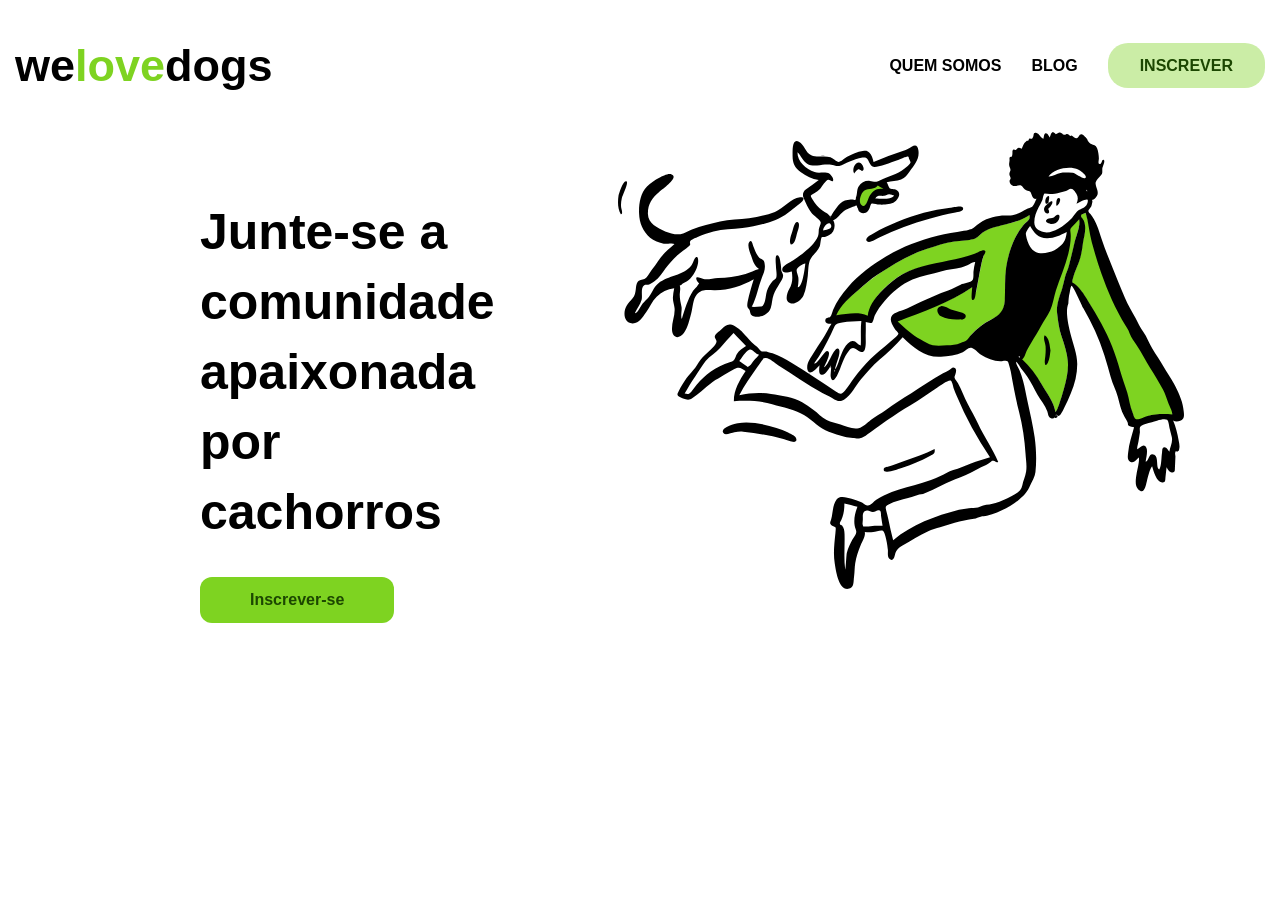
==== index.html @ 1f2349d3 "primeiro commit" ====
<!DOCTYPE html>
<html lang="pt-br">
<head>
    <meta charset="UTF-8">
    <meta name="viewport" content="width=device-width, initial-scale=1.0">
    <title>WeLoveDogs</title>
    <link rel="stylesheet" href="style.css">
</head>
<body>
    <nav>
        <div class="nav-logo"><a href="index.html">we<span>love</span>dogs</a></div>
        <ul>
            <li><a href="quem-somos.html">QUEM SOMOS</a></li>
            <li><a href="blog.html">BLOG</a></li>
            <li><a href="inscrever.html" class="btn-inscrever">INSCREVER</a></li>

        </ul>
    </nav>
    <section class="hero">
        <div class="hero-conteudo">
            <h1 class="hero-texto">Junte-se a <br> comunidade <br> apaixonada <br> por cachorros</h1>
            <a href="inscrever.html" class="btn-inscrever-se">Inscrever-se</a>
        </div>
        <img src="Figure1.svg" alt="cachorro-brincando" class="hero-imagem">
    </section>
</body>
</html>
---- style.css ----
*{
    box-sizing: border-box;
    margin: 0;
    padding: 0;
}

:root{
    --primary-color: #ff6f61;
    --secondary-color: #4a90e2;
    --background-color: #ffffff;
    --text-color: #000000;
    --font-family: 'Open Sans', sans-serif;
}

body{
    font-family: var(--font-family);
    background-color: var(--background-color);
    color: var(--text-color);
}

/* barra de navegação em si */
nav{
    padding: 40px 15px;
    display: flex;
    align-items: center;
    justify-content: space-between;
}

/* lista de links dentro da barra de navegação */
nav ul{
    list-style: none;
    display: flex;
    gap: 30px;
    
}   

/* links dentro da barra de navegação */
nav a{
    color: var(--text-color);
    text-decoration: none;
    font-weight: bold;
}

/* logo dentro da barra de navegação */
.nav-logo a{
    font-family: var(--font-family);
    font-size: 45px;
    color: var(--text-color);
}

/* parte "love" do logo */
.nav-logo a span{
    color: #7ED321;
}

.btn-inscrever{
    background: #7ED32166;
    color: #1C4701;
    padding: 14px 32px;
    border-radius: 20px;
    font-weight: bold;
}

/* página principal */
.hero {
    display: flex;
    align-items: center;
    justify-content: center;
}

.hero-texto{
    font-size: 50px;
    line-height: 1.4;
}

.hero-conteudo{
    margin-top: 60px;
    margin-left: 200px;
}

.hero-imagem{
    width: 700px;
    margin-left: 100px;
}

.btn-inscrever-se{
    padding: 14px 50px;
    border-radius: 12px;
    font-weight: bold;
    background: #7ED321;
    color: #1C4701;
    text-decoration: none;
    display: inline-block;
    margin-top: 30px;
}

 /* página quem somos */

 .quem-somos{
    display: flex;
    flex-direction: column;
    align-items: center;
    justify-content: center;
}

.quem-somos-conteudo{
    max-width: 660px;
    text-align: justify;
    padding: 40px;
}

.quem-somos-titulo{
    font-size: 40px;
    margin-bottom: 20px;
    text-align: center;
}

.quem-somos-imagem{
    width: 300px;
}

/* página blog */

.blog{
    display: flex;
    align-items: center;
    justify-content: center;
    flex-direction: column;
}

.blog-titulo{
    font-size: 40px;
    margin-bottom: 20px;
    text-align: center;
}

.blog-secao{
    display: flex;
    align-items: center;
    max-width: 1150px;
    text-align: justify;
    padding: 40px;
}

.blog-subtitulo{
    font-size: 30px;
    margin-bottom: 20px;
}

.blog-imagem{
    width: 700px;
}

.blog-conteudo{
    margin-left: 30px;
}

/* página inscrever */

.inscricao{
    display: flex;
    flex-direction: column;
    align-items: center;
    justify-content: center;
    margin-top: 60px;
}

.inscrever-titulo{
    font-size: 40px;
    margin-bottom: 20px;
    text-align: center;
}

.form-conteudo{
    display: flex;
    align-items: center;
    gap: 60px;
}

.form-campo{
    display: flex;
    align-items: flex-start;
    gap: 20px;
    margin-bottom: 20px;
    font-weight: bold;
}

.form-campo label {
    width: 120px;
    text-align: center;
}

.form-campo input {
    padding: 10px;
    border-radius: 8px;
    border: 1px solid #ccc;
    width: 300px;
    height: 40px;
}

.form-campo textarea {
    padding: 10px;
    border-radius: 8px;
    border: 1px solid #ccc;
    width: 300px;
    height: 150px;
}

.inscricao-imagem {
    width: 150px;
}

.btn-enviar {
    background: #7ED321;
    color: #1C4701;
    padding: 12px 40px;
    border: none;
    border-radius: 10px;
    font-weight: bold;
    margin-left: 320px;
    cursor: pointer;
}


/* responsividade */
/* nao funciona ainda */

@media (max-width: 768px) {
    .nav-ul{
        display: none;
    }
    .nav{
        display: none;
    }
    .nav a{
        display: none;
    }
    h1{
        font-size: 10px;
    }
}
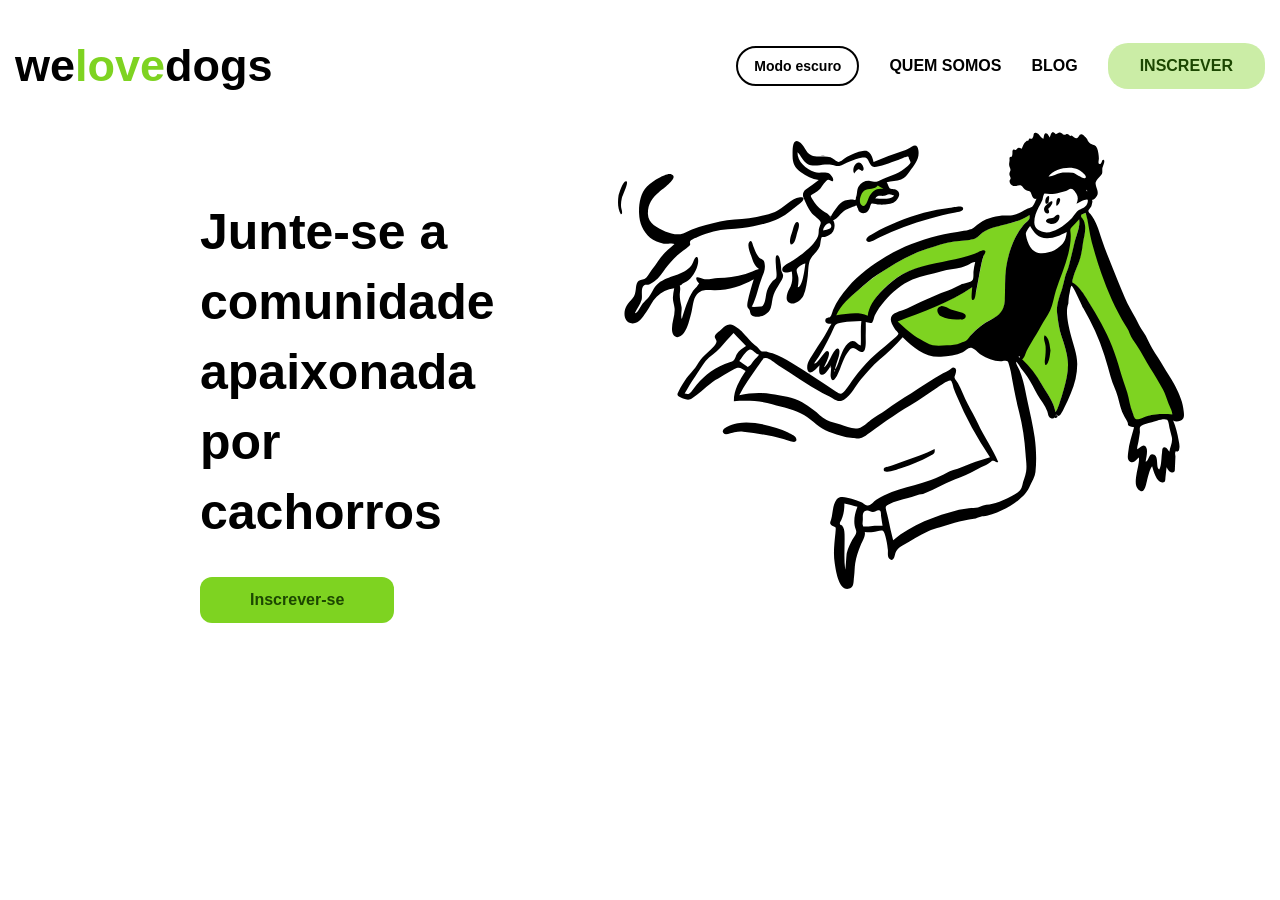
==== commit 0b3a5430: "feat: entrega atividade semana 2" ====
--- a/index.html
+++ b/index.html
@@ -9,7 +9,9 @@
 <body>
     <nav>
         <div class="nav-logo"><a href="index.html">we<span>love</span>dogs</a></div>
-        <ul>
+        <button class="hamburguer" onclick="toggleMenu()">☰</button>
+        <ul class="nav-menu">
+            <button id="btn-dark" onclick="toggleDark()">Modo escuro</button>
             <li><a href="quem-somos.html">QUEM SOMOS</a></li>
             <li><a href="blog.html">BLOG</a></li>
             <li><a href="inscrever.html" class="btn-inscrever">INSCREVER</a></li>
@@ -23,5 +25,7 @@
         </div>
         <img src="Figure1.svg" alt="cachorro-brincando" class="hero-imagem">
     </section>
+    <script src="script.js"></script>
+    <script src="darkmode.js"></script>
 </body>
 </html>
--- a/style.css
+++ b/style.css
@@ -31,8 +31,7 @@
     list-style: none;
     display: flex;
     gap: 30px;
-    
-}   
+}
 
 /* links dentro da barra de navegação */
 nav a{
@@ -52,6 +51,12 @@
 .nav-logo a span{
     color: #7ED321;
 }
+
+nav ul li {
+    display: flex;
+    align-items: center;
+}
+
 
 .btn-inscrever{
     background: #7ED32166;
@@ -206,8 +211,8 @@
     height: 150px;
 }
 
-.inscricao-imagem {
-    width: 150px;
+.inscrever-imagem {
+    width: 500px;
 }
 
 .btn-enviar {
@@ -221,21 +226,182 @@
     cursor: pointer;
 }
 
-
-/* responsividade */
-/* nao funciona ainda */
-
+.erro {
+    color: red;
+    font-size: 12px;
+    display: none;
+}
+
+/* menu hamburguer desktop */
+
+.hamburguer {
+    display: none;
+    background: none;
+    border: none;
+    font-size: 30px;
+    cursor: pointer;
+    color: var(--text-color);
+}
+
+/* Responsividade */
+
+/* Tablet (max 1024px) */
+@media (max-width: 1024px) {
+    .hero {
+        flex-direction: column;
+        text-align: center;
+    }
+
+    .hero-conteudo {
+        margin-left: 40px;
+        margin-right: 40px;
+    }
+
+    .hero-imagem {
+        width: 450px;
+        margin-left: 0;
+    }
+
+    .blog-imagem {
+        width: 250px;
+    }
+
+    .form-conteudo {
+        flex-direction: column;
+    }
+
+    .inscrever-imagem {
+    width: 100%;
+    }
+}
+
+/* Mobile (max 768px) */
 @media (max-width: 768px) {
-    .nav-ul{
+    nav {
+        flex-direction: column;
+        gap: 20px;
+        padding: 20px;
+    }
+
+    nav ul {
+        gap: 15px;
+    }
+
+    .nav-logo a {
+        font-size: 30px;
+    }
+
+    .hero-conteudo {
+        margin-left: 20px;
+        margin-right: 20px;
+        margin-top: 30px;
+    }
+
+    .hero-texto {
+        font-size: 32px;
+    }
+
+    .hero-imagem {
+        width: 300px;
+        margin-top: 20px;
+    }
+
+    .blog-secao {
+        flex-direction: column;
+        padding: 20px;
+    }
+
+    .blog-imagem {
+        width: 200px;
+    }
+
+    .blog-conteudo {
+        margin-left: 0;
+        margin-top: 20px;
+    }
+
+    .form-campo input,
+    .form-campo textarea {
+        
+        width: 100%;
+    }
+
+    .form-conteudo {
+        padding: 0 20px;
+    }
+
+    .btn-enviar {
+        margin-left: 140px;
+    }
+
+    .inscrever-imagem {
+        width: 100%;
+    }
+    
+    /* menu hamburguer */
+    .hamburguer {
+        display: block;
+    }
+
+    .nav-menu {
         display: none;
-    }
-    .nav{
-        display: none;
-    }
-    .nav a{
-        display: none;
-    }
-    h1{
-        font-size: 10px;
-    }
-}+        flex-direction: column;
+        width: 100%;
+        text-align: center;
+    }
+
+    .nav-menu.aberto {
+        display: flex;
+        flex-direction: column;
+        align-items: center;
+        background-color: var(--background-color);
+        border: 2px solid var(--text-color);
+        border-radius: 12px;
+        padding: 20px;
+        gap: 20px;
+        width: 80%;
+        margin: 0 auto;
+    }
+    
+}
+
+/* dark mode */
+body.dark {
+    --background-color: #1a1a1a;
+    --text-color: #ffffff;
+    background-color: var(--background-color);
+    color: var(--text-color);
+}
+
+body.dark input,
+body.dark textarea {
+    background-color: #333;
+    color: #ffffff;
+    border-color: #555;
+}
+
+body.dark img {
+    background-color: transparent;
+}
+
+body.dark .btn-inscrever {
+    background: #7ED321 !important;
+    color: #1C4701 !important;
+}
+
+#btn-dark {
+    background: none;
+    border: 2px solid var(--text-color);
+    border-radius: 20px;
+    padding: 8px 16px;
+    cursor: pointer;
+    font-size: 14px;
+    font-family: var(--font-family);
+    color: var(--text-color);
+    font-weight: bold;
+    display: inline-flex;
+    align-items: center;
+    align-self: center;
+    line-height: 1;
+    height: 40px;
+}
